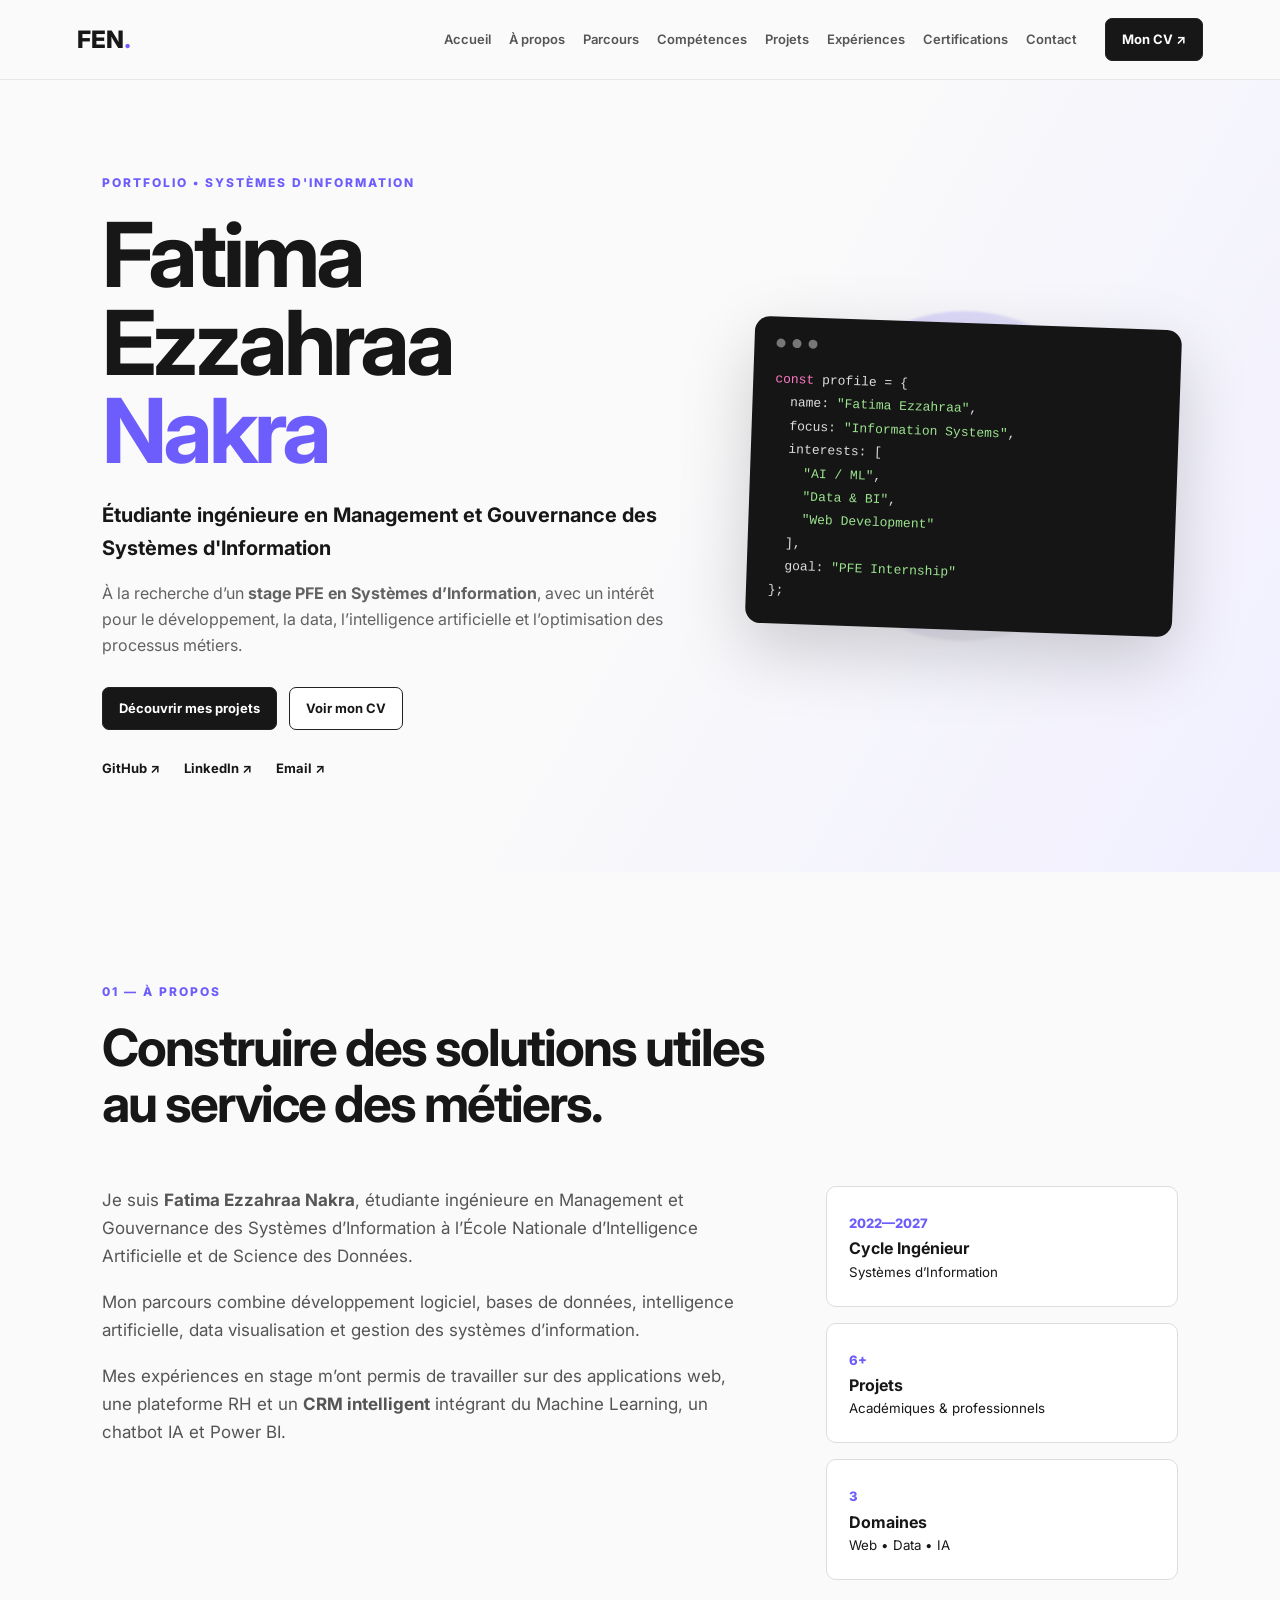
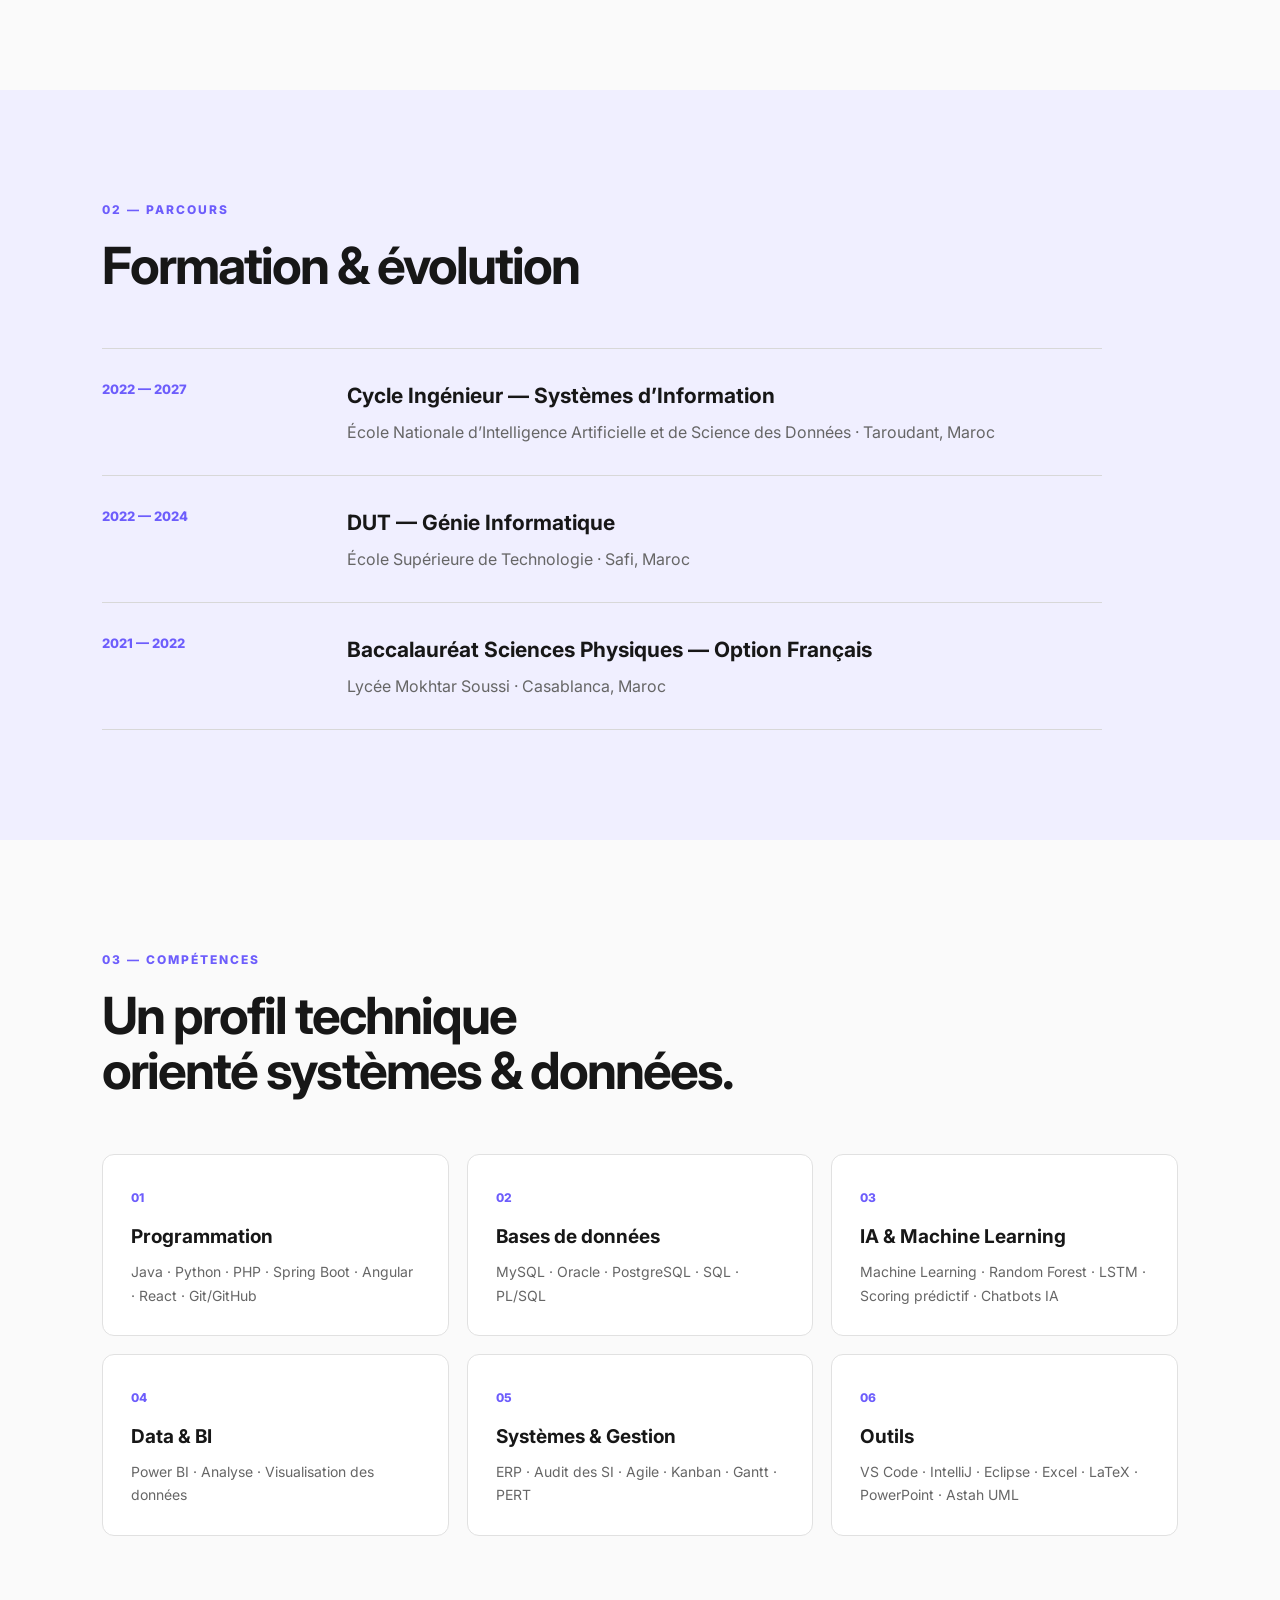
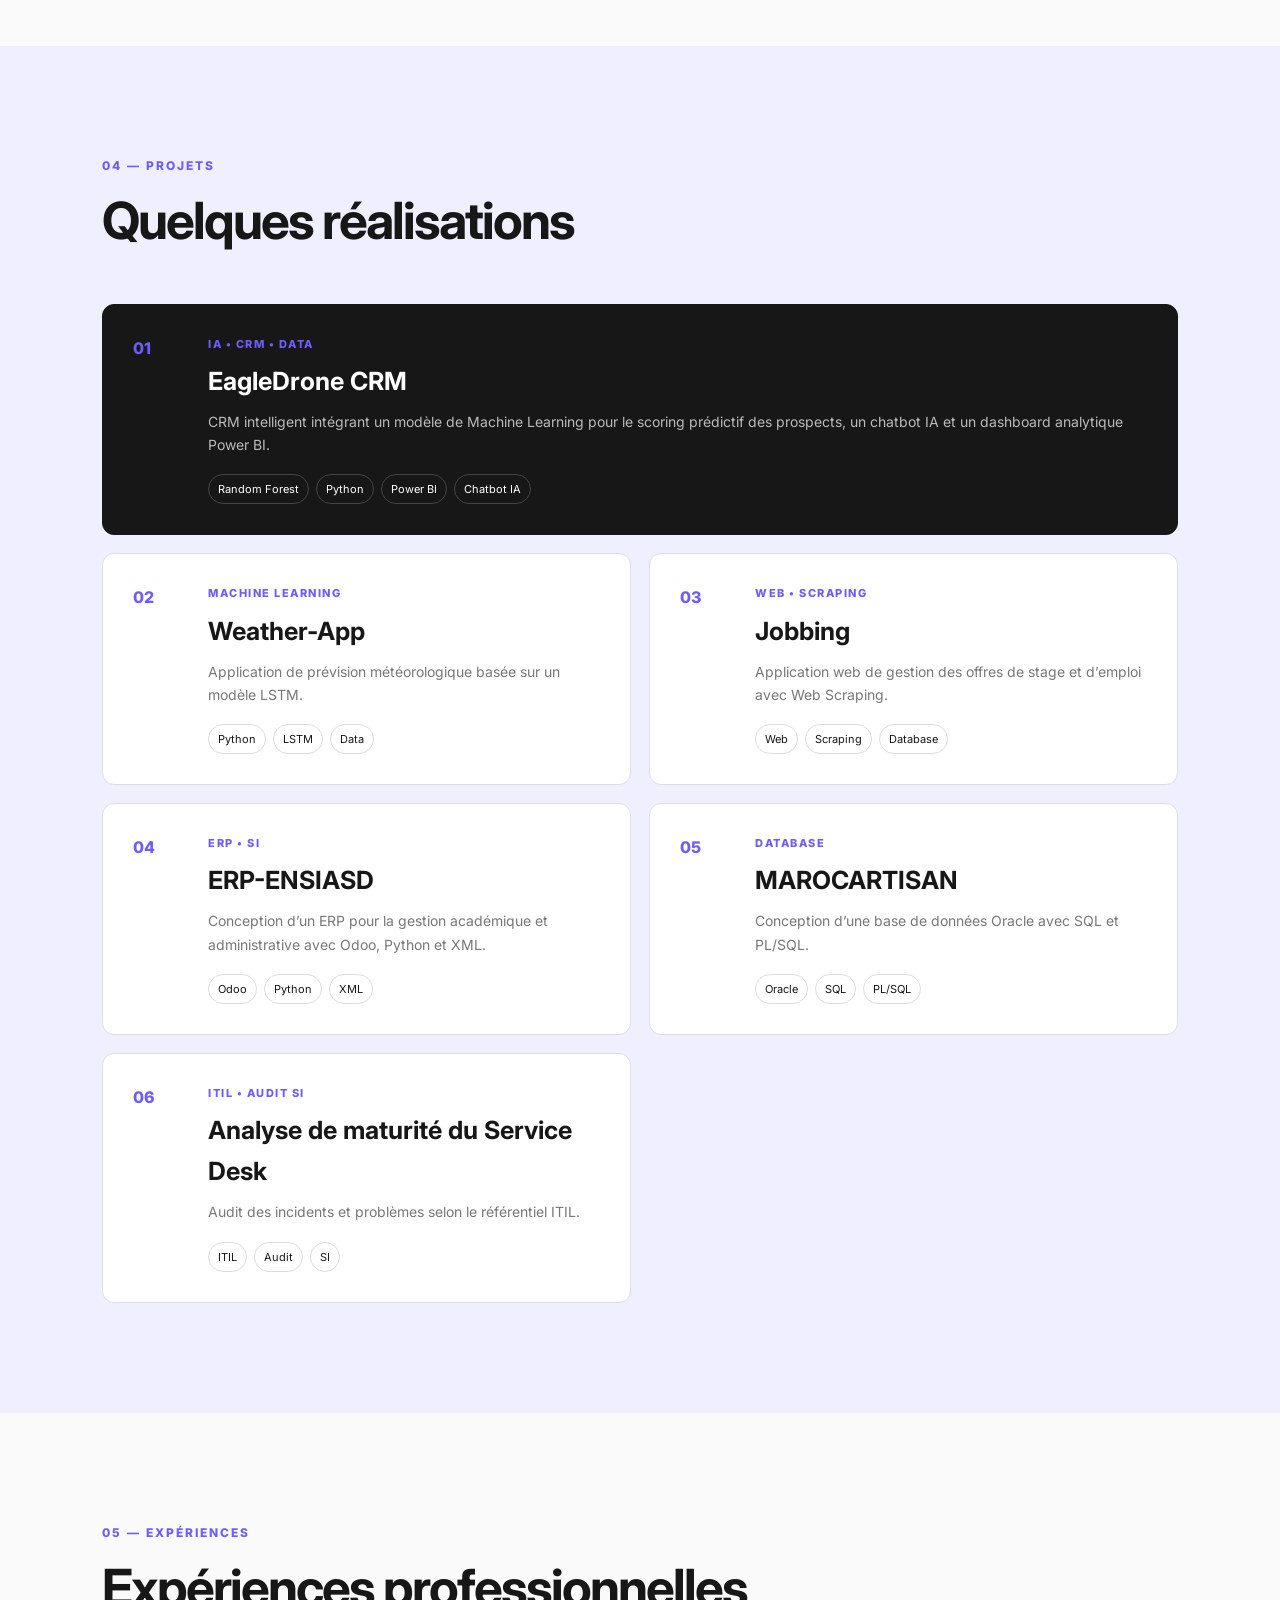
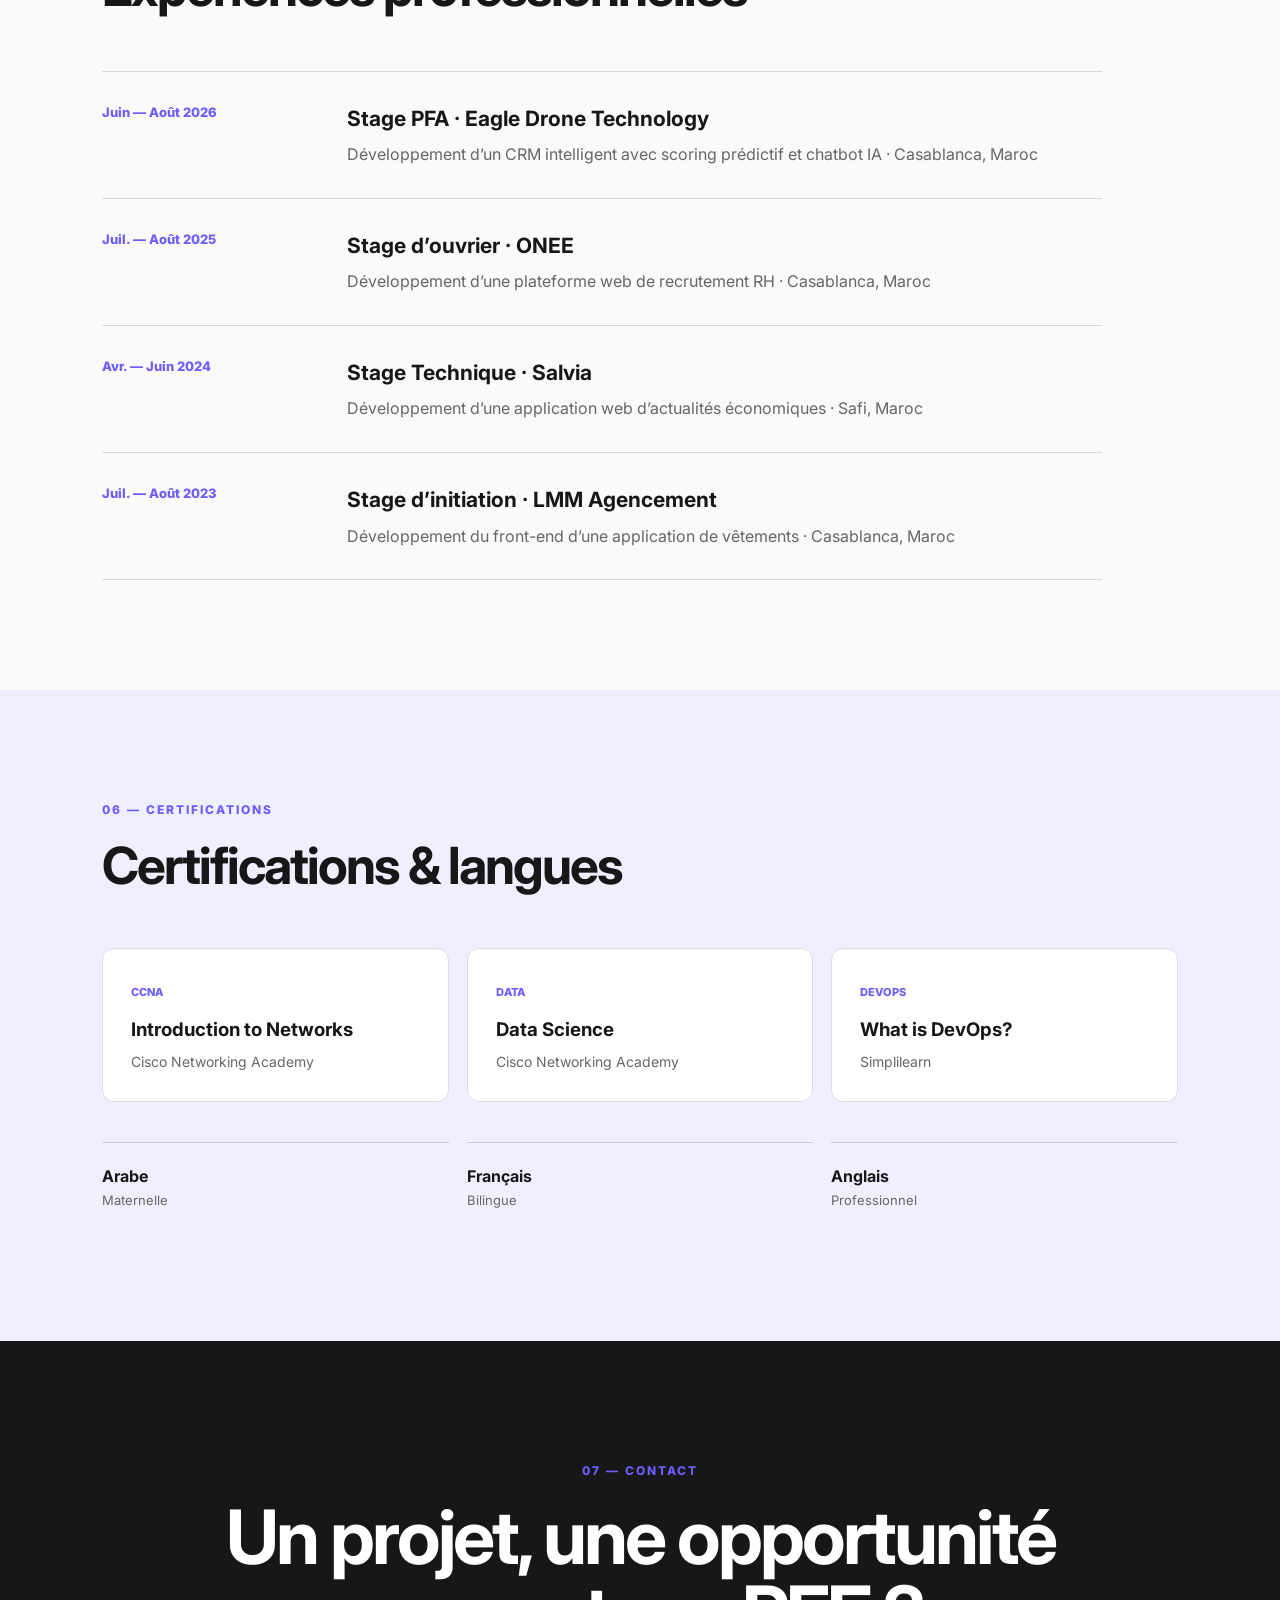
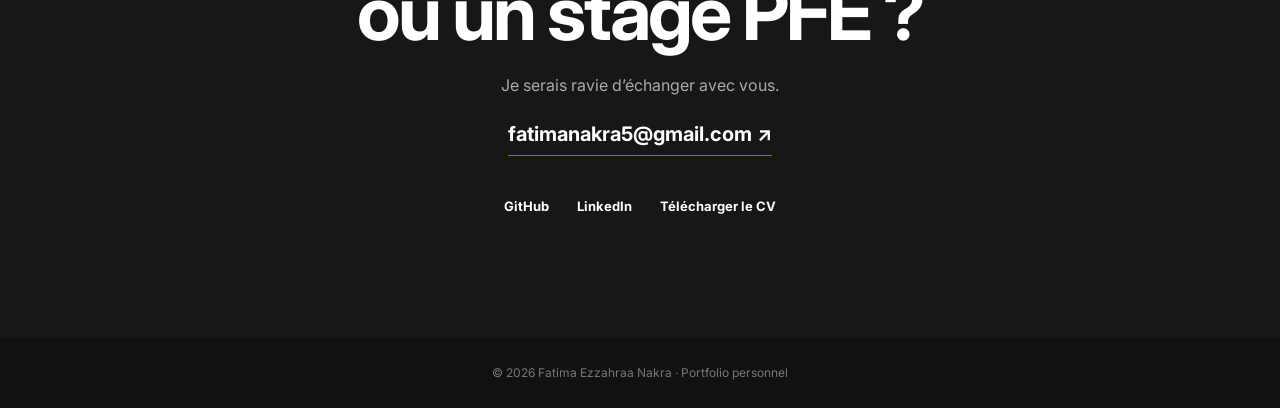
==== index.html @ 2abbf2be "Add files via upload" ====
<!DOCTYPE html>
<html lang="fr">
<head>
  <meta charset="UTF-8">
  <meta name="viewport" content="width=device-width, initial-scale=1.0">
  <meta name="description" content="Portfolio de Fatima Ezzahraa Nakra — Ingénieure en Management et Gouvernance des Systèmes d'Information.">
  <title>Fatima Ezzahraa Nakra | Portfolio</title>
  <link rel="stylesheet" href="style.css">
  <link rel="preconnect" href="https://fonts.googleapis.com">
  <link rel="preconnect" href="https://fonts.gstatic.com" crossorigin>
  <link href="https://fonts.googleapis.com/css2?family=Inter:wght@400;500;600;700;800&display=swap" rel="stylesheet">
</head>
<body>
<header class="header">
  <a class="logo" href="#accueil">FEN<span>.</span></a>
  <nav>
    <a href="#accueil">Accueil</a>
    <a href="#apropos">À propos</a>
    <a href="#parcours">Parcours</a>
    <a href="#competences">Compétences</a>
    <a href="#projets">Projets</a>
    <a href="#experiences">Expériences</a>
    <a href="#certifications">Certifications</a>
    <a href="#contact">Contact</a>
  </nav>
  <a class="nav-btn" href="CV_Fatima_Ezzahraa_Nakra.pdf" target="_blank">Mon CV ↗</a>
</header>

<main>
<section id="accueil" class="hero">
  <div class="hero-text">
    <p class="eyebrow">PORTFOLIO • SYSTÈMES D'INFORMATION</p>
    <h1>Fatima Ezzahraa<br><span>Nakra</span></h1>
    <p class="hero-role">Étudiante ingénieure en Management et Gouvernance des Systèmes d'Information</p>
    <p class="hero-description">
      À la recherche d’un <strong>stage PFE en Systèmes d’Information</strong>, avec un intérêt pour
      le développement, la data, l’intelligence artificielle et l’optimisation des processus métiers.
    </p>
    <div class="actions">
      <a class="btn primary" href="#projets">Découvrir mes projets</a>
      <a class="btn secondary" href="CV_Fatima_Ezzahraa_Nakra.pdf" target="_blank">Voir mon CV</a>
    </div>
    <div class="socials">
      <a href="https://github.com/fati-create" target="_blank">GitHub ↗</a>
      <a href="https://linkedin.com/in/fatima-ezzahraa-nakra" target="_blank">LinkedIn ↗</a>
      <a href="mailto:fatimanakra5@gmail.com">Email ↗</a>
    </div>
  </div>
  <div class="hero-card">
    <div class="orb"></div>
    <div class="code-card">
      <div class="dots"><i></i><i></i><i></i></div>
      <pre><span class="pink">const</span> profile = {
  name: <span class="green">"Fatima Ezzahraa"</span>,
  focus: <span class="green">"Information Systems"</span>,
  interests: [
    <span class="green">"AI / ML"</span>,
    <span class="green">"Data & BI"</span>,
    <span class="green">"Web Development"</span>
  ],
  goal: <span class="green">"PFE Internship"</span>
};</pre>
    </div>
  </div>
</section>

<section id="apropos" class="section">
  <div class="section-head">
    <p class="eyebrow">01 — À PROPOS</p>
    <h2>Construire des solutions utiles<br>au service des métiers.</h2>
  </div>
  <div class="about-grid">
    <div class="about-text">
      <p>Je suis <strong>Fatima Ezzahraa Nakra</strong>, étudiante ingénieure en Management et Gouvernance des Systèmes d’Information à l’École Nationale d’Intelligence Artificielle et de Science des Données.</p>
      <p>Mon parcours combine développement logiciel, bases de données, intelligence artificielle, data visualisation et gestion des systèmes d’information.</p>
      <p>Mes expériences en stage m’ont permis de travailler sur des applications web, une plateforme RH et un <strong>CRM intelligent</strong> intégrant du Machine Learning, un chatbot IA et Power BI.</p>
    </div>
    <div class="facts">
      <div><span>2022—2027</span><strong>Cycle Ingénieur</strong><small>Systèmes d’Information</small></div>
      <div><span>6+</span><strong>Projets</strong><small>Académiques & professionnels</small></div>
      <div><span>3</span><strong>Domaines</strong><small>Web • Data • IA</small></div>
    </div>
  </div>
</section>

<section id="parcours" class="section alt">
  <div class="section-head">
    <p class="eyebrow">02 — PARCOURS</p>
    <h2>Formation & évolution</h2>
  </div>
  <div class="timeline">
    <article><div class="date">2022 — 2027</div><div><h3>Cycle Ingénieur — Systèmes d’Information</h3><p>École Nationale d’Intelligence Artificielle et de Science des Données · Taroudant, Maroc</p></div></article>
    <article><div class="date">2022 — 2024</div><div><h3>DUT — Génie Informatique</h3><p>École Supérieure de Technologie · Safi, Maroc</p></div></article>
    <article><div class="date">2021 — 2022</div><div><h3>Baccalauréat Sciences Physiques — Option Français</h3><p>Lycée Mokhtar Soussi · Casablanca, Maroc</p></div></article>
  </div>
</section>

<section id="competences" class="section">
  <div class="section-head">
    <p class="eyebrow">03 — COMPÉTENCES</p>
    <h2>Un profil technique<br>orienté systèmes & données.</h2>
  </div>
  <div class="skills-grid">
    <div class="skill"><span>01</span><h3>Programmation</h3><p>Java · Python · PHP · Spring Boot · Angular · React · Git/GitHub</p></div>
    <div class="skill"><span>02</span><h3>Bases de données</h3><p>MySQL · Oracle · PostgreSQL · SQL · PL/SQL</p></div>
    <div class="skill"><span>03</span><h3>IA & Machine Learning</h3><p>Machine Learning · Random Forest · LSTM · Scoring prédictif · Chatbots IA</p></div>
    <div class="skill"><span>04</span><h3>Data & BI</h3><p>Power BI · Analyse · Visualisation des données</p></div>
    <div class="skill"><span>05</span><h3>Systèmes & Gestion</h3><p>ERP · Audit des SI · Agile · Kanban · Gantt · PERT</p></div>
    <div class="skill"><span>06</span><h3>Outils</h3><p>VS Code · IntelliJ · Eclipse · Excel · LaTeX · PowerPoint · Astah UML</p></div>
  </div>
</section>

<section id="projets" class="section alt">
  <div class="section-head">
    <p class="eyebrow">04 — PROJETS</p>
    <h2>Quelques réalisations</h2>
  </div>
  <div class="projects">
    <article class="project featured"><div class="project-number">01</div><div><p class="tag">IA • CRM • DATA</p><h3>EagleDrone CRM</h3><p>CRM intelligent intégrant un modèle de Machine Learning pour le scoring prédictif des prospects, un chatbot IA et un dashboard analytique Power BI.</p><div class="chips"><span>Random Forest</span><span>Python</span><span>Power BI</span><span>Chatbot IA</span></div></div></article>
    <article class="project"><div class="project-number">02</div><div><p class="tag">MACHINE LEARNING</p><h3>Weather-App</h3><p>Application de prévision météorologique basée sur un modèle LSTM.</p><div class="chips"><span>Python</span><span>LSTM</span><span>Data</span></div></div></article>
    <article class="project"><div class="project-number">03</div><div><p class="tag">WEB • SCRAPING</p><h3>Jobbing</h3><p>Application web de gestion des offres de stage et d’emploi avec Web Scraping.</p><div class="chips"><span>Web</span><span>Scraping</span><span>Database</span></div></div></article>
    <article class="project"><div class="project-number">04</div><div><p class="tag">ERP • SI</p><h3>ERP-ENSIASD</h3><p>Conception d’un ERP pour la gestion académique et administrative avec Odoo, Python et XML.</p><div class="chips"><span>Odoo</span><span>Python</span><span>XML</span></div></div></article>
    <article class="project"><div class="project-number">05</div><div><p class="tag">DATABASE</p><h3>MAROCARTISAN</h3><p>Conception d’une base de données Oracle avec SQL et PL/SQL.</p><div class="chips"><span>Oracle</span><span>SQL</span><span>PL/SQL</span></div></div></article>
    <article class="project"><div class="project-number">06</div><div><p class="tag">ITIL • AUDIT SI</p><h3>Analyse de maturité du Service Desk</h3><p>Audit des incidents et problèmes selon le référentiel ITIL.</p><div class="chips"><span>ITIL</span><span>Audit</span><span>SI</span></div></div></article>
  </div>
</section>

<section id="experiences" class="section">
  <div class="section-head">
    <p class="eyebrow">05 — EXPÉRIENCES</p>
    <h2>Expériences professionnelles</h2>
  </div>
  <div class="experience-list">
    <article><div class="exp-date">Juin — Août 2026</div><div><h3>Stage PFA · Eagle Drone Technology</h3><p>Développement d’un CRM intelligent avec scoring prédictif et chatbot IA · Casablanca, Maroc</p></div></article>
    <article><div class="exp-date">Juil. — Août 2025</div><div><h3>Stage d’ouvrier · ONEE</h3><p>Développement d’une plateforme web de recrutement RH · Casablanca, Maroc</p></div></article>
    <article><div class="exp-date">Avr. — Juin 2024</div><div><h3>Stage Technique · Salvia</h3><p>Développement d’une application web d’actualités économiques · Safi, Maroc</p></div></article>
    <article><div class="exp-date">Juil. — Août 2023</div><div><h3>Stage d’initiation · LMM Agencement</h3><p>Développement du front-end d’une application de vêtements · Casablanca, Maroc</p></div></article>
  </div>
</section>

<section id="certifications" class="section alt">
  <div class="section-head">
    <p class="eyebrow">06 — CERTIFICATIONS</p>
    <h2>Certifications & langues</h2>
  </div>
  <div class="cert-grid">
    <div class="cert"><span>CCNA</span><h3>Introduction to Networks</h3><p>Cisco Networking Academy</p></div>
    <div class="cert"><span>DATA</span><h3>Data Science</h3><p>Cisco Networking Academy</p></div>
    <div class="cert"><span>DEVOPS</span><h3>What is DevOps?</h3><p>Simplilearn</p></div>
  </div>
  <div class="languages">
    <div><strong>Arabe</strong><span>Maternelle</span></div>
    <div><strong>Français</strong><span>Bilingue</span></div>
    <div><strong>Anglais</strong><span>Professionnel</span></div>
  </div>
</section>

<section id="contact" class="contact">
  <p class="eyebrow">07 — CONTACT</p>
  <h2>Un projet, une opportunité<br>ou un stage PFE ?</h2>
  <p>Je serais ravie d’échanger avec vous.</p>
  <a class="contact-mail" href="mailto:fatimanakra5@gmail.com">fatimanakra5@gmail.com ↗</a>
  <div class="contact-links">
    <a href="https://github.com/fati-create" target="_blank">GitHub</a>
    <a href="https://linkedin.com/in/fatima-ezzahraa-nakra" target="_blank">LinkedIn</a>
    <a href="CV_Fatima_Ezzahraa_Nakra.pdf" target="_blank">Télécharger le CV</a>
  </div>
</section>
</main>

<footer>© 2026 Fatima Ezzahraa Nakra · Portfolio personnel</footer>
<script src="script.js"></script>
</body>
</html>
---- style.css ----
*{box-sizing:border-box;margin:0;padding:0}html{scroll-behavior:smooth}body{font-family:Inter,Arial,sans-serif;color:#171717;background:#fafafa;line-height:1.65}a{color:inherit;text-decoration:none}.header{position:sticky;top:0;z-index:10;display:flex;align-items:center;gap:28px;padding:18px 6%;background:rgba(250,250,250,.9);backdrop-filter:blur(14px);border-bottom:1px solid #e7e7e7}.logo{font-size:24px;font-weight:800;margin-right:auto}.logo span{color:#6d5dfc}.header nav{display:flex;gap:18px;font-size:13px;font-weight:600;color:#555}.header nav a:hover{color:#6d5dfc}.nav-btn,.btn{border:1px solid #222;padding:10px 16px;border-radius:7px;font-size:13px;font-weight:700}.nav-btn{background:#171717;color:#fff}.hero{min-height:88vh;padding:90px 8%;display:grid;grid-template-columns:1.15fr .85fr;gap:70px;align-items:center;background:linear-gradient(120deg,#fafafa 50%,#f0efff 100%)}.eyebrow{font-size:12px;letter-spacing:2px;font-weight:800;color:#6d5dfc;margin-bottom:18px}.hero h1{font-size:clamp(48px,7vw,90px);line-height:.98;letter-spacing:-4px;margin-bottom:24px}.hero h1 span{color:#6d5dfc}.hero-role{font-size:20px;font-weight:700;max-width:650px;margin-bottom:15px}.hero-description{max-width:650px;color:#626262;font-size:16px}.actions{display:flex;gap:12px;margin-top:28px}.btn.primary{background:#171717;color:white}.btn.secondary{background:white}.socials{display:flex;gap:24px;margin-top:28px;font-size:13px;font-weight:700}.socials a:hover{color:#6d5dfc}.hero-card{position:relative;min-height:390px;display:flex;align-items:center;justify-content:center}.orb{position:absolute;width:330px;height:330px;border-radius:50%;background:linear-gradient(135deg,#d9d5ff,#eee);filter:blur(1px)}.code-card{position:relative;width:min(100%,440px);background:#151515;color:#ddd;border-radius:15px;padding:22px;box-shadow:0 25px 70px rgba(0,0,0,.18);transform:rotate(2deg)}.dots{display:flex;gap:7px;margin-bottom:20px}.dots i{width:9px;height:9px;border-radius:50%;background:#777}.code-card pre{font:13px/1.8 Consolas,monospace;white-space:pre-wrap}.pink{color:#ff79c6}.green{color:#9be38f}.section{padding:110px 8%;max-width:1400px;margin:auto}.section.alt{max-width:none;background:#f0efff}.section-head{margin-bottom:55px}.section-head h2{font-size:clamp(32px,4vw,55px);line-height:1.08;letter-spacing:-2px}.about-grid{display:grid;grid-template-columns:1.3fr .7fr;gap:70px}.about-text{font-size:17px;color:#555;max-width:760px}.about-text p+p{margin-top:18px}.facts{display:grid;gap:16px}.facts div{padding:22px;border:1px solid #ddd;border-radius:10px;background:white}.facts span{color:#6d5dfc;font-weight:800;font-size:13px}.facts strong,.facts small{display:block}.timeline,.experience-list{max-width:1000px}.timeline article,.experience-list article{display:grid;grid-template-columns:210px 1fr;gap:35px;padding:30px 0;border-top:1px solid #d8d8d8}.timeline article:last-child,.experience-list article:last-child{border-bottom:1px solid #d8d8d8}.date,.exp-date{font-size:13px;font-weight:800;color:#6d5dfc}.timeline h3,.experience-list h3{font-size:21px;margin-bottom:5px}.timeline p,.experience-list p{color:#666}.skills-grid{display:grid;grid-template-columns:repeat(3,1fr);gap:18px}.skill{padding:28px;background:#fff;border:1px solid #e1e1e1;border-radius:12px}.skill span{font-size:12px;color:#6d5dfc;font-weight:800}.skill h3{margin:12px 0 8px;font-size:19px}.skill p{color:#666;font-size:14px}.projects{display:grid;grid-template-columns:repeat(2,1fr);gap:18px}.project{padding:30px;background:#fff;border:1px solid #dedede;border-radius:12px;display:grid;grid-template-columns:55px 1fr;gap:20px;transition:.2s}.project:hover{transform:translateY(-4px);box-shadow:0 15px 35px rgba(0,0,0,.08)}.project.featured{grid-column:span 2;background:#171717;color:#fff;border-color:#171717}.project-number{font-weight:800;color:#6d5dfc}.tag{font-size:11px;letter-spacing:1.5px;font-weight:800;color:#6d5dfc;margin-bottom:8px}.project h3{font-size:25px;margin-bottom:8px}.project p:not(.tag){color:#777;font-size:14px}.featured p:not(.tag){color:#bbb}.chips{display:flex;flex-wrap:wrap;gap:7px;margin-top:18px}.chips span{padding:5px 9px;border:1px solid #ddd;border-radius:30px;font-size:11px}.featured .chips span{border-color:#444}.cert-grid{display:grid;grid-template-columns:repeat(3,1fr);gap:18px}.cert{padding:28px;background:#fff;border:1px solid #ddd;border-radius:12px}.cert span{font-size:11px;font-weight:800;color:#6d5dfc}.cert h3{margin:12px 0 4px}.cert p{font-size:14px;color:#666}.languages{display:grid;grid-template-columns:repeat(3,1fr);gap:18px;margin-top:40px}.languages div{padding:20px 0;border-top:1px solid #ccc}.languages strong,.languages span{display:block}.languages span{font-size:13px;color:#666}.contact{padding:120px 8%;text-align:center;background:#171717;color:#fff}.contact h2{font-size:clamp(38px,6vw,75px);line-height:1.02;letter-spacing:-3px}.contact>p:not(.eyebrow){color:#aaa;margin:20px 0}.contact-mail{display:inline-block;font-size:20px;font-weight:700;color:#fff;border-bottom:1px solid #6d5dfc;padding-bottom:4px}.contact-links{display:flex;justify-content:center;gap:28px;margin-top:40px;font-size:13px;font-weight:700}.contact-links a:hover{color:#9b91ff}footer{text-align:center;padding:25px;background:#111;color:#777;font-size:12px}@media(max-width:950px){.header nav{display:none}.hero{grid-template-columns:1fr;padding-top:70px}.hero-card{display:none}.about-grid{grid-template-columns:1fr}.skills-grid,.cert-grid{grid-template-columns:1fr 1fr}.projects{grid-template-columns:1fr}.project.featured{grid-column:span 1}}@media(max-width:620px){.header{padding:15px 5%}.nav-btn{display:none}.hero,.section{padding-left:6%;padding-right:6%}.hero h1{letter-spacing:-2px}.skills-grid,.cert-grid,.languages{grid-template-columns:1fr}.timeline article,.experience-list article{grid-template-columns:1fr;gap:8px}.contact{padding:90px 6%}.contact h2{letter-spacing:-2px}.contact-links{flex-direction:column;gap:12px}}
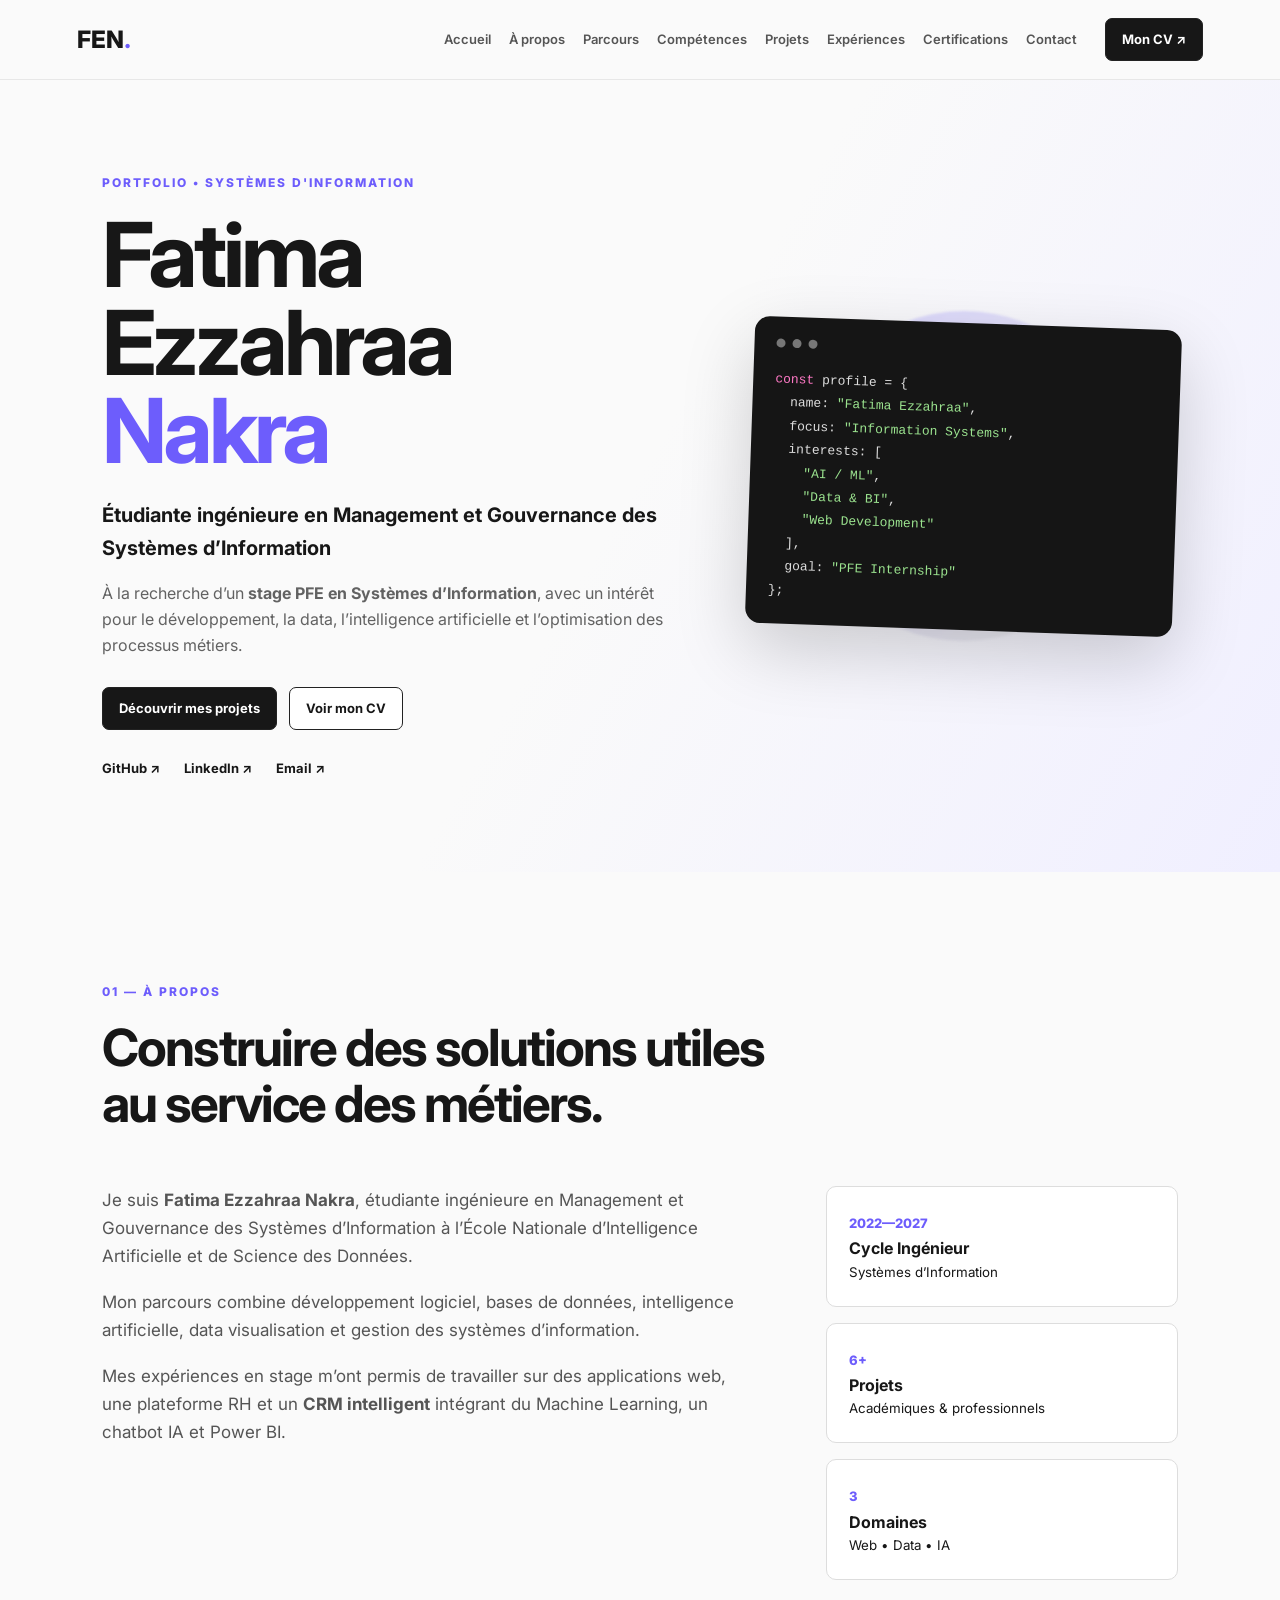
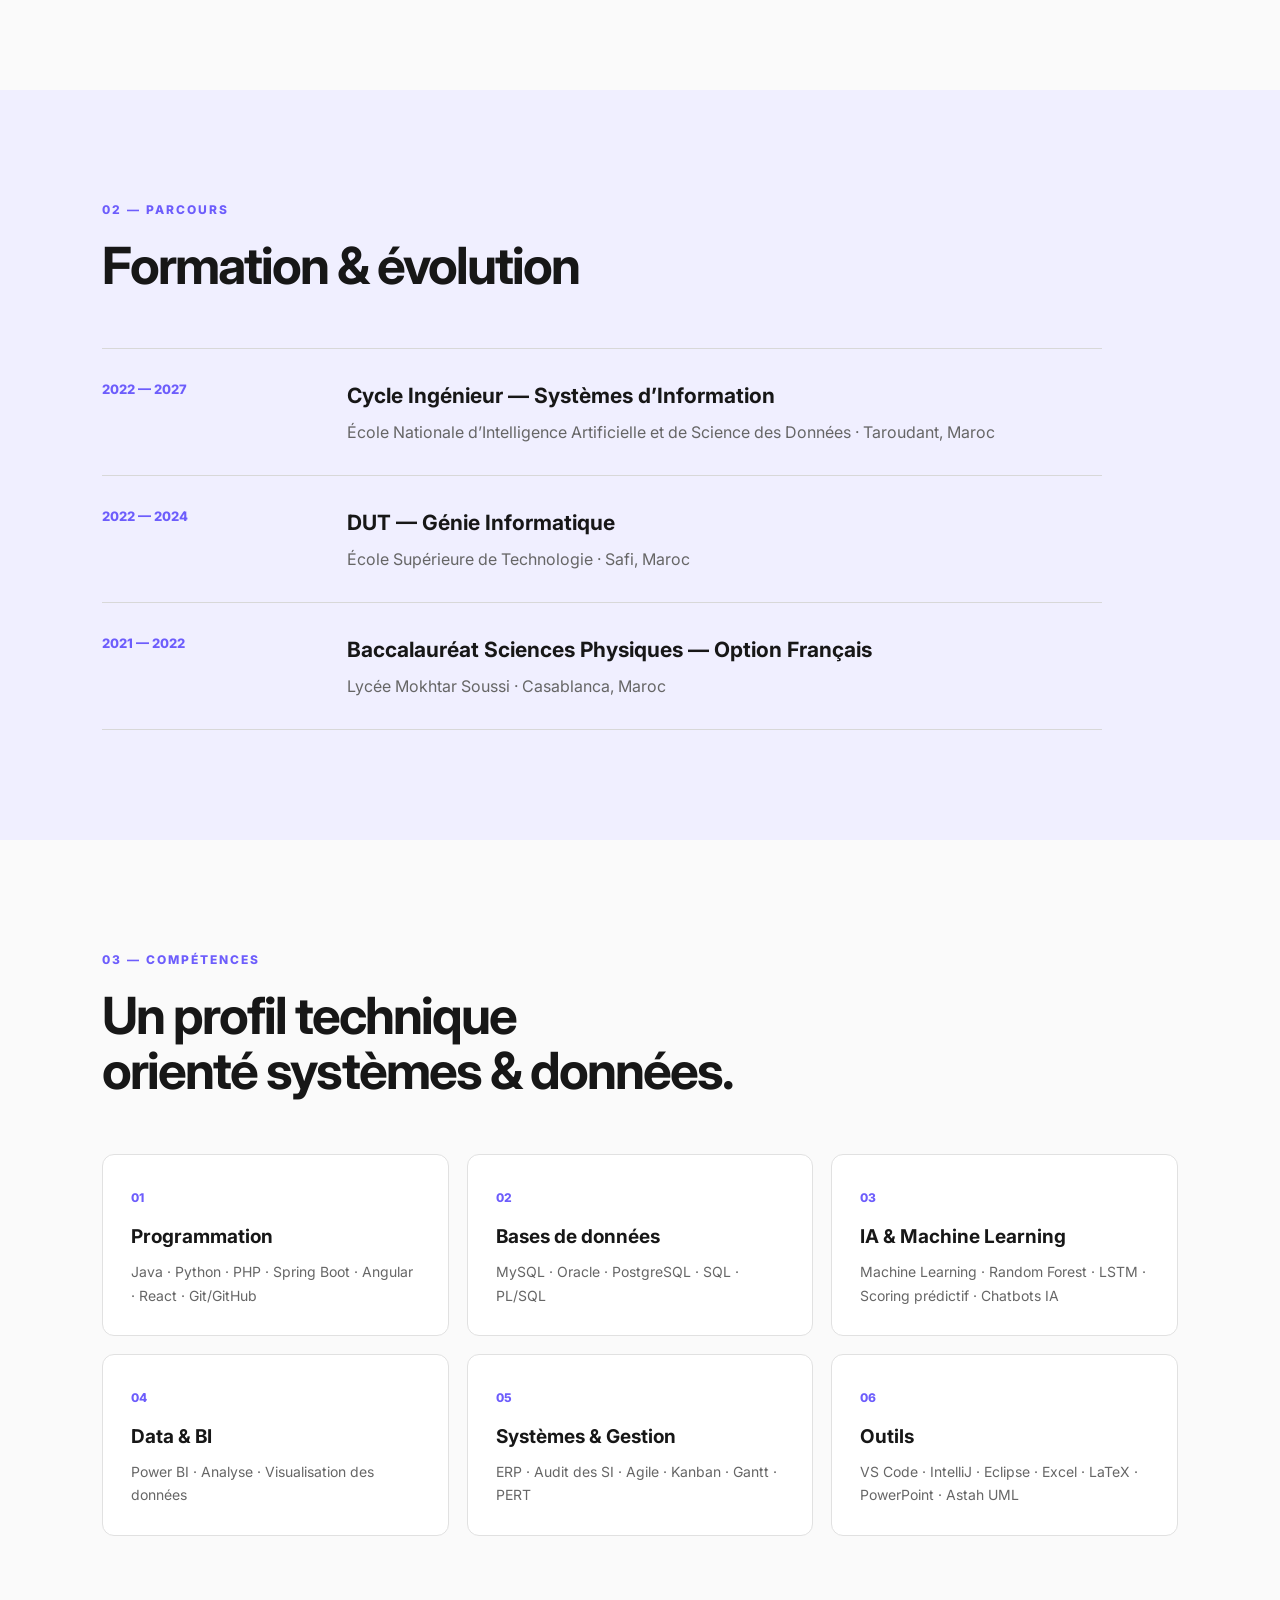
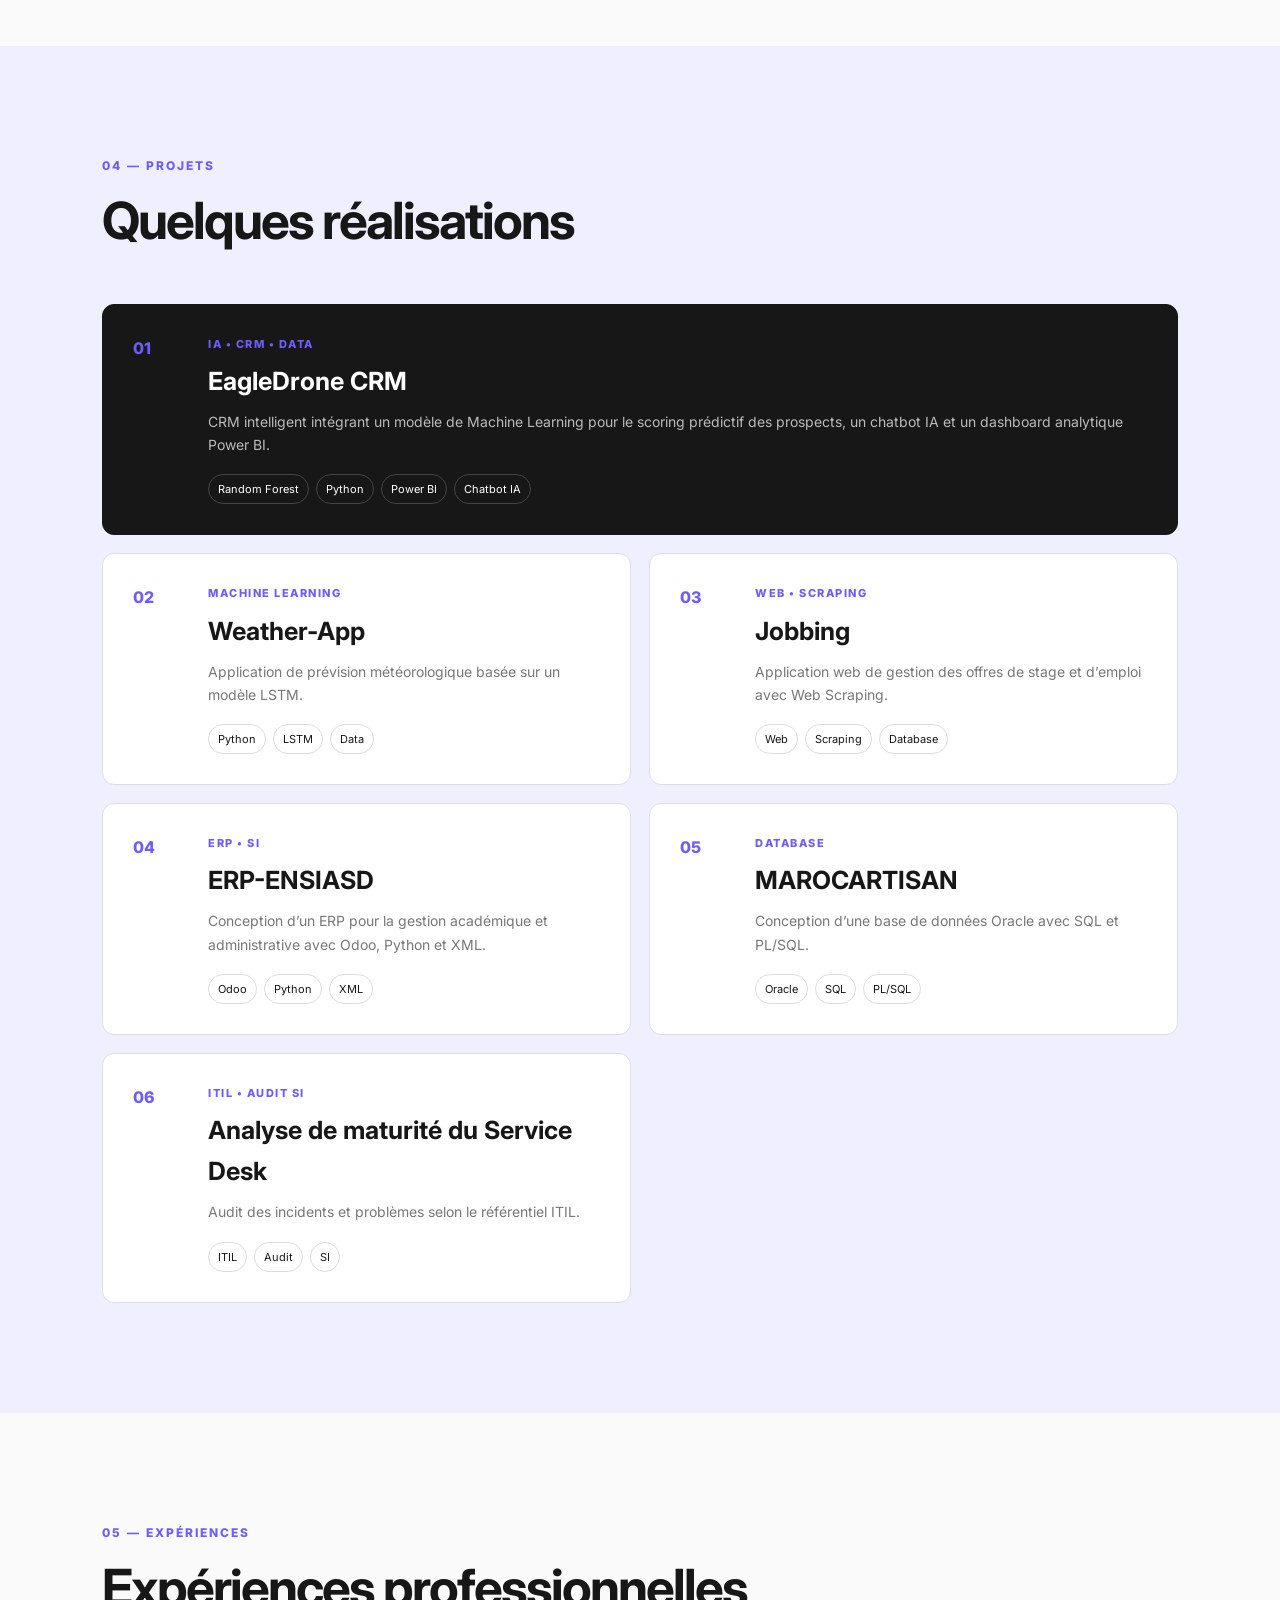
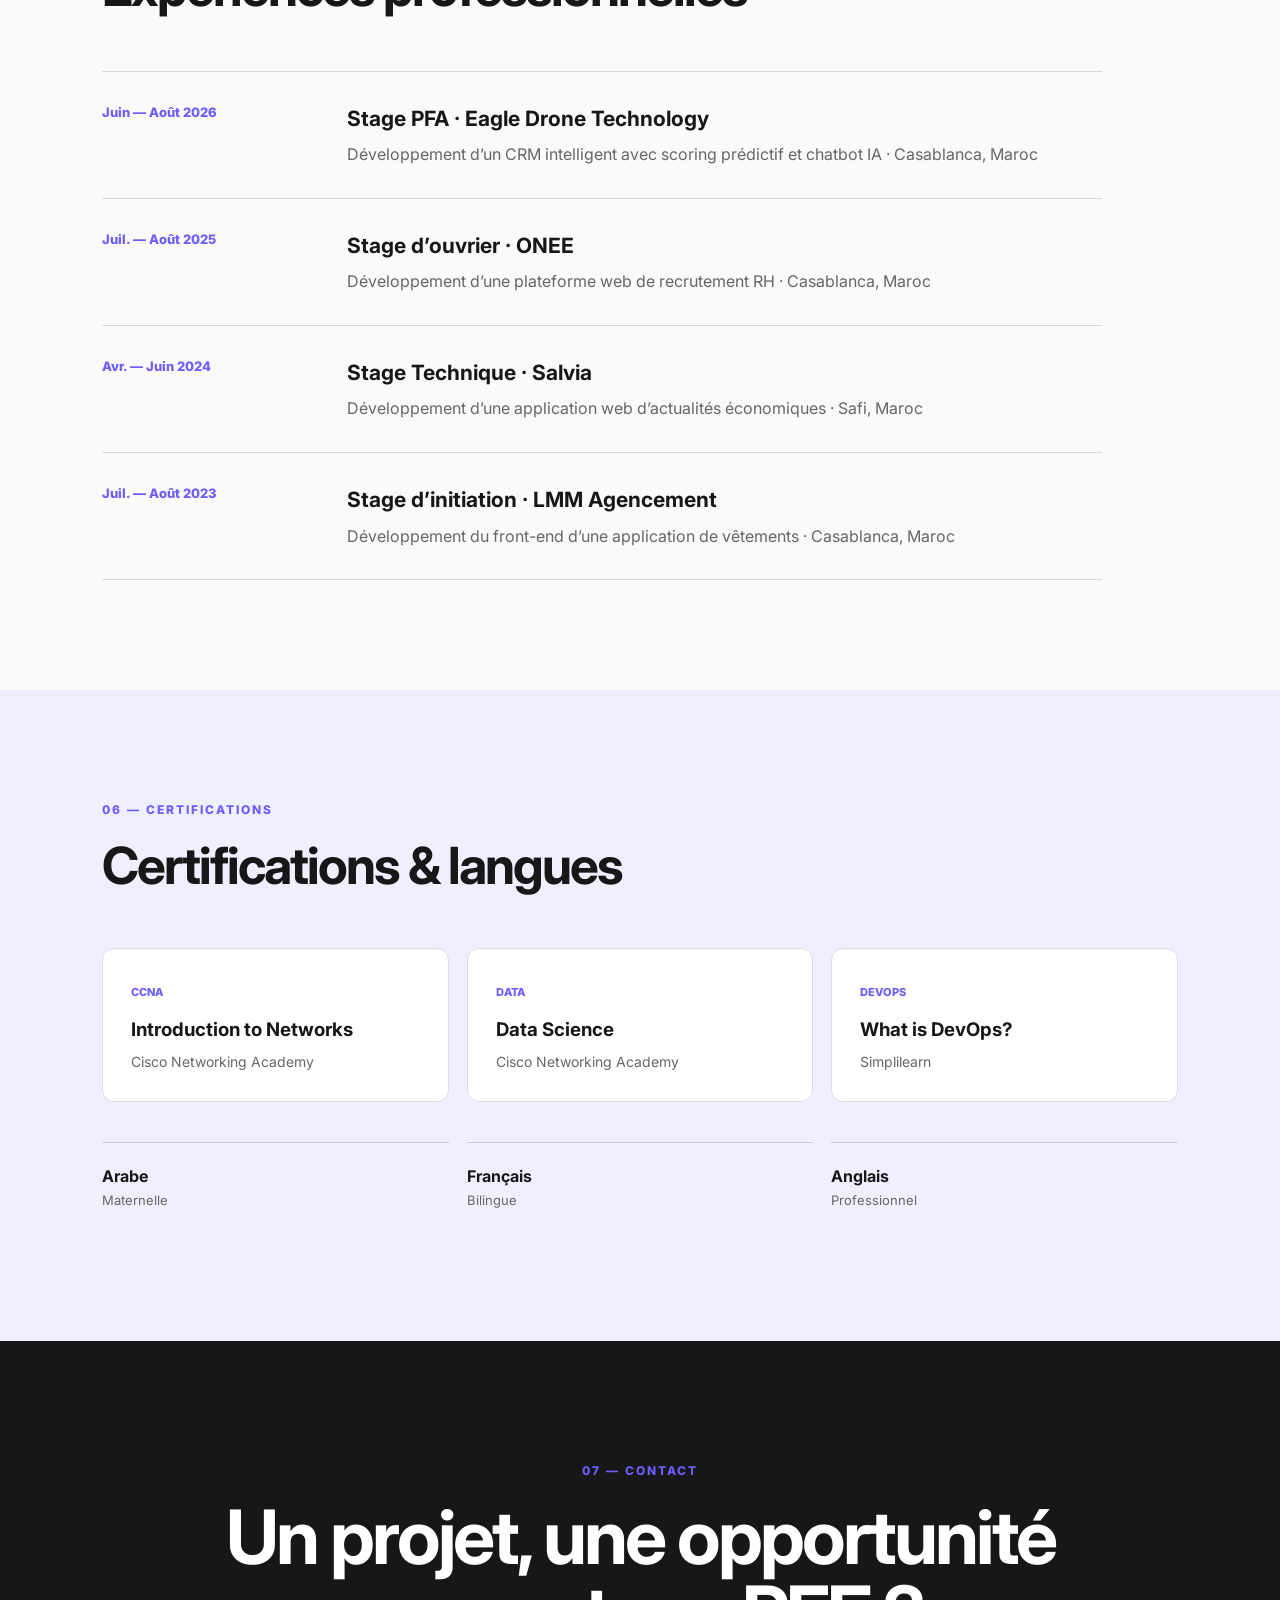
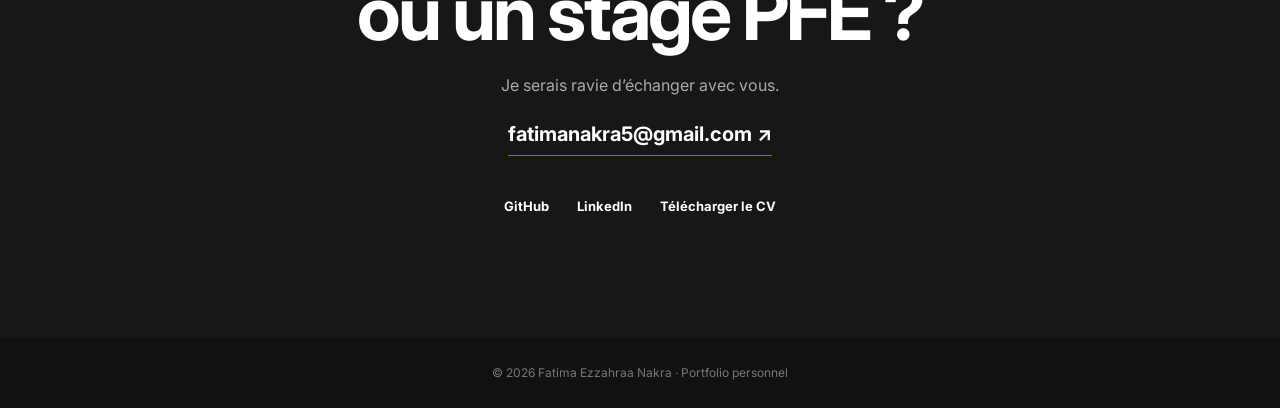
==== commit 259d2b08: "Update index.html" ====
--- a/index.html
+++ b/index.html
@@ -1,18 +1,34 @@
 <!DOCTYPE html>
 <html lang="fr">
+
 <head>
   <meta charset="UTF-8">
   <meta name="viewport" content="width=device-width, initial-scale=1.0">
-  <meta name="description" content="Portfolio de Fatima Ezzahraa Nakra — Ingénieure en Management et Gouvernance des Systèmes d'Information.">
+
+  <meta name="description"
+        content="Portfolio de Fatima Ezzahraa Nakra — Ingénieure en Management et Gouvernance des Systèmes d'Information.">
+
   <title>Fatima Ezzahraa Nakra | Portfolio</title>
+
   <link rel="stylesheet" href="style.css">
+
   <link rel="preconnect" href="https://fonts.googleapis.com">
   <link rel="preconnect" href="https://fonts.gstatic.com" crossorigin>
-  <link href="https://fonts.googleapis.com/css2?family=Inter:wght@400;500;600;700;800&display=swap" rel="stylesheet">
+
+  <link href="https://fonts.googleapis.com/css2?family=Inter:wght@400;500;600;700;800&display=swap"
+        rel="stylesheet">
 </head>
+
 <body>
+
+<!-- ================= HEADER ================= -->
+
 <header class="header">
-  <a class="logo" href="#accueil">FEN<span>.</span></a>
+
+  <a class="logo" href="#accueil">
+    FEN<span>.</span>
+  </a>
+
   <nav>
     <a href="#accueil">Accueil</a>
     <a href="#apropos">À propos</a>
@@ -23,33 +39,95 @@
     <a href="#certifications">Certifications</a>
     <a href="#contact">Contact</a>
   </nav>
-  <a class="nav-btn" href="CV_Fatima_Ezzahraa_Nakra.pdf" target="_blank">Mon CV ↗</a>
+
+  <!-- NOUVEAU CV -->
+  <a class="nav-btn"
+     href="NAKRA_FatimaEzzahraa_PFE2027.pdf"
+     target="_blank">
+    Mon CV ↗
+  </a>
+
 </header>
 
+
+<!-- ================= MAIN ================= -->
+
 <main>
+
+<!-- ================= ACCUEIL ================= -->
+
 <section id="accueil" class="hero">
+
   <div class="hero-text">
-    <p class="eyebrow">PORTFOLIO • SYSTÈMES D'INFORMATION</p>
-    <h1>Fatima Ezzahraa<br><span>Nakra</span></h1>
-    <p class="hero-role">Étudiante ingénieure en Management et Gouvernance des Systèmes d'Information</p>
+
+    <p class="eyebrow">
+      PORTFOLIO • SYSTÈMES D'INFORMATION
+    </p>
+
+    <h1>
+      Fatima Ezzahraa<br>
+      <span>Nakra</span>
+    </h1>
+
+    <p class="hero-role">
+      Étudiante ingénieure en Management et Gouvernance des Systèmes d’Information
+    </p>
+
     <p class="hero-description">
-      À la recherche d’un <strong>stage PFE en Systèmes d’Information</strong>, avec un intérêt pour
-      le développement, la data, l’intelligence artificielle et l’optimisation des processus métiers.
+      À la recherche d’un
+      <strong>stage PFE en Systèmes d’Information</strong>,
+      avec un intérêt pour le développement, la data,
+      l’intelligence artificielle et l’optimisation des processus métiers.
     </p>
+
     <div class="actions">
-      <a class="btn primary" href="#projets">Découvrir mes projets</a>
-      <a class="btn secondary" href="CV_Fatima_Ezzahraa_Nakra.pdf" target="_blank">Voir mon CV</a>
-    </div>
+
+      <a class="btn primary" href="#projets">
+        Découvrir mes projets
+      </a>
+
+      <!-- NOUVEAU CV -->
+      <a class="btn secondary"
+         href="NAKRA_FatimaEzzahraa_PFE2027.pdf"
+         target="_blank">
+        Voir mon CV
+      </a>
+
+    </div>
+
     <div class="socials">
-      <a href="https://github.com/fati-create" target="_blank">GitHub ↗</a>
-      <a href="https://linkedin.com/in/fatima-ezzahraa-nakra" target="_blank">LinkedIn ↗</a>
-      <a href="mailto:fatimanakra5@gmail.com">Email ↗</a>
-    </div>
-  </div>
+
+      <a href="https://github.com/fati-create"
+         target="_blank">
+        GitHub ↗
+      </a>
+
+      <a href="https://linkedin.com/in/fatima-ezzahraa-nakra"
+         target="_blank">
+        LinkedIn ↗
+      </a>
+
+      <a href="mailto:fatimanakra5@gmail.com">
+        Email ↗
+      </a>
+
+    </div>
+
+  </div>
+
+
   <div class="hero-card">
+
     <div class="orb"></div>
+
     <div class="code-card">
-      <div class="dots"><i></i><i></i><i></i></div>
+
+      <div class="dots">
+        <i></i>
+        <i></i>
+        <i></i>
+      </div>
+
       <pre><span class="pink">const</span> profile = {
   name: <span class="green">"Fatima Ezzahraa"</span>,
   focus: <span class="green">"Information Systems"</span>,
@@ -60,115 +138,693 @@
   ],
   goal: <span class="green">"PFE Internship"</span>
 };</pre>
-    </div>
-  </div>
+
+    </div>
+
+  </div>
+
 </section>
 
+
+<!-- ================= À PROPOS ================= -->
+
 <section id="apropos" class="section">
+
   <div class="section-head">
-    <p class="eyebrow">01 — À PROPOS</p>
-    <h2>Construire des solutions utiles<br>au service des métiers.</h2>
-  </div>
+
+    <p class="eyebrow">
+      01 — À PROPOS
+    </p>
+
+    <h2>
+      Construire des solutions utiles<br>
+      au service des métiers.
+    </h2>
+
+  </div>
+
+
   <div class="about-grid">
+
     <div class="about-text">
-      <p>Je suis <strong>Fatima Ezzahraa Nakra</strong>, étudiante ingénieure en Management et Gouvernance des Systèmes d’Information à l’École Nationale d’Intelligence Artificielle et de Science des Données.</p>
-      <p>Mon parcours combine développement logiciel, bases de données, intelligence artificielle, data visualisation et gestion des systèmes d’information.</p>
-      <p>Mes expériences en stage m’ont permis de travailler sur des applications web, une plateforme RH et un <strong>CRM intelligent</strong> intégrant du Machine Learning, un chatbot IA et Power BI.</p>
-    </div>
+
+      <p>
+        Je suis <strong>Fatima Ezzahraa Nakra</strong>,
+        étudiante ingénieure en Management et Gouvernance
+        des Systèmes d’Information à l’École Nationale
+        d’Intelligence Artificielle et de Science des Données.
+      </p>
+
+      <p>
+        Mon parcours combine développement logiciel,
+        bases de données, intelligence artificielle,
+        data visualisation et gestion des systèmes d’information.
+      </p>
+
+      <p>
+        Mes expériences en stage m’ont permis de travailler
+        sur des applications web, une plateforme RH et un
+        <strong>CRM intelligent</strong> intégrant du Machine
+        Learning, un chatbot IA et Power BI.
+      </p>
+
+    </div>
+
+
     <div class="facts">
-      <div><span>2022—2027</span><strong>Cycle Ingénieur</strong><small>Systèmes d’Information</small></div>
-      <div><span>6+</span><strong>Projets</strong><small>Académiques & professionnels</small></div>
-      <div><span>3</span><strong>Domaines</strong><small>Web • Data • IA</small></div>
-    </div>
-  </div>
+
+      <div>
+        <span>2022—2027</span>
+        <strong>Cycle Ingénieur</strong>
+        <small>Systèmes d’Information</small>
+      </div>
+
+      <div>
+        <span>6+</span>
+        <strong>Projets</strong>
+        <small>Académiques & professionnels</small>
+      </div>
+
+      <div>
+        <span>3</span>
+        <strong>Domaines</strong>
+        <small>Web • Data • IA</small>
+      </div>
+
+    </div>
+
+  </div>
+
 </section>
 
+
+<!-- ================= PARCOURS ================= -->
+
 <section id="parcours" class="section alt">
+
   <div class="section-head">
-    <p class="eyebrow">02 — PARCOURS</p>
-    <h2>Formation & évolution</h2>
-  </div>
+
+    <p class="eyebrow">
+      02 — PARCOURS
+    </p>
+
+    <h2>
+      Formation & évolution
+    </h2>
+
+  </div>
+
+
   <div class="timeline">
-    <article><div class="date">2022 — 2027</div><div><h3>Cycle Ingénieur — Systèmes d’Information</h3><p>École Nationale d’Intelligence Artificielle et de Science des Données · Taroudant, Maroc</p></div></article>
-    <article><div class="date">2022 — 2024</div><div><h3>DUT — Génie Informatique</h3><p>École Supérieure de Technologie · Safi, Maroc</p></div></article>
-    <article><div class="date">2021 — 2022</div><div><h3>Baccalauréat Sciences Physiques — Option Français</h3><p>Lycée Mokhtar Soussi · Casablanca, Maroc</p></div></article>
-  </div>
+
+    <article>
+
+      <div class="date">
+        2022 — 2027
+      </div>
+
+      <div>
+        <h3>
+          Cycle Ingénieur — Systèmes d’Information
+        </h3>
+
+        <p>
+          École Nationale d’Intelligence Artificielle
+          et de Science des Données · Taroudant, Maroc
+        </p>
+      </div>
+
+    </article>
+
+
+    <article>
+
+      <div class="date">
+        2022 — 2024
+      </div>
+
+      <div>
+        <h3>
+          DUT — Génie Informatique
+        </h3>
+
+        <p>
+          École Supérieure de Technologie · Safi, Maroc
+        </p>
+      </div>
+
+    </article>
+
+
+    <article>
+
+      <div class="date">
+        2021 — 2022
+      </div>
+
+      <div>
+        <h3>
+          Baccalauréat Sciences Physiques — Option Français
+        </h3>
+
+        <p>
+          Lycée Mokhtar Soussi · Casablanca, Maroc
+        </p>
+      </div>
+
+    </article>
+
+  </div>
+
 </section>
 
+
+<!-- ================= COMPÉTENCES ================= -->
+
 <section id="competences" class="section">
+
   <div class="section-head">
-    <p class="eyebrow">03 — COMPÉTENCES</p>
-    <h2>Un profil technique<br>orienté systèmes & données.</h2>
-  </div>
+
+    <p class="eyebrow">
+      03 — COMPÉTENCES
+    </p>
+
+    <h2>
+      Un profil technique<br>
+      orienté systèmes & données.
+    </h2>
+
+  </div>
+
+
   <div class="skills-grid">
-    <div class="skill"><span>01</span><h3>Programmation</h3><p>Java · Python · PHP · Spring Boot · Angular · React · Git/GitHub</p></div>
-    <div class="skill"><span>02</span><h3>Bases de données</h3><p>MySQL · Oracle · PostgreSQL · SQL · PL/SQL</p></div>
-    <div class="skill"><span>03</span><h3>IA & Machine Learning</h3><p>Machine Learning · Random Forest · LSTM · Scoring prédictif · Chatbots IA</p></div>
-    <div class="skill"><span>04</span><h3>Data & BI</h3><p>Power BI · Analyse · Visualisation des données</p></div>
-    <div class="skill"><span>05</span><h3>Systèmes & Gestion</h3><p>ERP · Audit des SI · Agile · Kanban · Gantt · PERT</p></div>
-    <div class="skill"><span>06</span><h3>Outils</h3><p>VS Code · IntelliJ · Eclipse · Excel · LaTeX · PowerPoint · Astah UML</p></div>
-  </div>
+
+    <div class="skill">
+      <span>01</span>
+      <h3>Programmation</h3>
+      <p>
+        Java · Python · PHP · Spring Boot · Angular · React · Git/GitHub
+      </p>
+    </div>
+
+
+    <div class="skill">
+      <span>02</span>
+      <h3>Bases de données</h3>
+      <p>
+        MySQL · Oracle · PostgreSQL · SQL · PL/SQL
+      </p>
+    </div>
+
+
+    <div class="skill">
+      <span>03</span>
+      <h3>IA & Machine Learning</h3>
+      <p>
+        Machine Learning · Random Forest · LSTM ·
+        Scoring prédictif · Chatbots IA
+      </p>
+    </div>
+
+
+    <div class="skill">
+      <span>04</span>
+      <h3>Data & BI</h3>
+      <p>
+        Power BI · Analyse · Visualisation des données
+      </p>
+    </div>
+
+
+    <div class="skill">
+      <span>05</span>
+      <h3>Systèmes & Gestion</h3>
+      <p>
+        ERP · Audit des SI · Agile · Kanban · Gantt · PERT
+      </p>
+    </div>
+
+
+    <div class="skill">
+      <span>06</span>
+      <h3>Outils</h3>
+      <p>
+        VS Code · IntelliJ · Eclipse · Excel ·
+        LaTeX · PowerPoint · Astah UML
+      </p>
+    </div>
+
+  </div>
+
 </section>
 
+
+<!-- ================= PROJETS ================= -->
+
 <section id="projets" class="section alt">
+
   <div class="section-head">
-    <p class="eyebrow">04 — PROJETS</p>
-    <h2>Quelques réalisations</h2>
-  </div>
+
+    <p class="eyebrow">
+      04 — PROJETS
+    </p>
+
+    <h2>
+      Quelques réalisations
+    </h2>
+
+  </div>
+
+
   <div class="projects">
-    <article class="project featured"><div class="project-number">01</div><div><p class="tag">IA • CRM • DATA</p><h3>EagleDrone CRM</h3><p>CRM intelligent intégrant un modèle de Machine Learning pour le scoring prédictif des prospects, un chatbot IA et un dashboard analytique Power BI.</p><div class="chips"><span>Random Forest</span><span>Python</span><span>Power BI</span><span>Chatbot IA</span></div></div></article>
-    <article class="project"><div class="project-number">02</div><div><p class="tag">MACHINE LEARNING</p><h3>Weather-App</h3><p>Application de prévision météorologique basée sur un modèle LSTM.</p><div class="chips"><span>Python</span><span>LSTM</span><span>Data</span></div></div></article>
-    <article class="project"><div class="project-number">03</div><div><p class="tag">WEB • SCRAPING</p><h3>Jobbing</h3><p>Application web de gestion des offres de stage et d’emploi avec Web Scraping.</p><div class="chips"><span>Web</span><span>Scraping</span><span>Database</span></div></div></article>
-    <article class="project"><div class="project-number">04</div><div><p class="tag">ERP • SI</p><h3>ERP-ENSIASD</h3><p>Conception d’un ERP pour la gestion académique et administrative avec Odoo, Python et XML.</p><div class="chips"><span>Odoo</span><span>Python</span><span>XML</span></div></div></article>
-    <article class="project"><div class="project-number">05</div><div><p class="tag">DATABASE</p><h3>MAROCARTISAN</h3><p>Conception d’une base de données Oracle avec SQL et PL/SQL.</p><div class="chips"><span>Oracle</span><span>SQL</span><span>PL/SQL</span></div></div></article>
-    <article class="project"><div class="project-number">06</div><div><p class="tag">ITIL • AUDIT SI</p><h3>Analyse de maturité du Service Desk</h3><p>Audit des incidents et problèmes selon le référentiel ITIL.</p><div class="chips"><span>ITIL</span><span>Audit</span><span>SI</span></div></div></article>
-  </div>
+
+    <article class="project featured">
+
+      <div class="project-number">
+        01
+      </div>
+
+      <div>
+
+        <p class="tag">
+          IA • CRM • DATA
+        </p>
+
+        <h3>
+          EagleDrone CRM
+        </h3>
+
+        <p>
+          CRM intelligent intégrant un modèle de Machine Learning
+          pour le scoring prédictif des prospects, un chatbot IA
+          et un dashboard analytique Power BI.
+        </p>
+
+        <div class="chips">
+          <span>Random Forest</span>
+          <span>Python</span>
+          <span>Power BI</span>
+          <span>Chatbot IA</span>
+        </div>
+
+      </div>
+
+    </article>
+
+
+    <article class="project">
+
+      <div class="project-number">
+        02
+      </div>
+
+      <div>
+
+        <p class="tag">
+          MACHINE LEARNING
+        </p>
+
+        <h3>
+          Weather-App
+        </h3>
+
+        <p>
+          Application de prévision météorologique
+          basée sur un modèle LSTM.
+        </p>
+
+        <div class="chips">
+          <span>Python</span>
+          <span>LSTM</span>
+          <span>Data</span>
+        </div>
+
+      </div>
+
+    </article>
+
+
+    <article class="project">
+
+      <div class="project-number">
+        03
+      </div>
+
+      <div>
+
+        <p class="tag">
+          WEB • SCRAPING
+        </p>
+
+        <h3>
+          Jobbing
+        </h3>
+
+        <p>
+          Application web de gestion des offres de stage
+          et d’emploi avec Web Scraping.
+        </p>
+
+        <div class="chips">
+          <span>Web</span>
+          <span>Scraping</span>
+          <span>Database</span>
+        </div>
+
+      </div>
+
+    </article>
+
+
+    <article class="project">
+
+      <div class="project-number">
+        04
+      </div>
+
+      <div>
+
+        <p class="tag">
+          ERP • SI
+        </p>
+
+        <h3>
+          ERP-ENSIASD
+        </h3>
+
+        <p>
+          Conception d’un ERP pour la gestion académique
+          et administrative avec Odoo, Python et XML.
+        </p>
+
+        <div class="chips">
+          <span>Odoo</span>
+          <span>Python</span>
+          <span>XML</span>
+        </div>
+
+      </div>
+
+    </article>
+
+
+    <article class="project">
+
+      <div class="project-number">
+        05
+      </div>
+
+      <div>
+
+        <p class="tag">
+          DATABASE
+        </p>
+
+        <h3>
+          MAROCARTISAN
+        </h3>
+
+        <p>
+          Conception d’une base de données Oracle
+          avec SQL et PL/SQL.
+        </p>
+
+        <div class="chips">
+          <span>Oracle</span>
+          <span>SQL</span>
+          <span>PL/SQL</span>
+        </div>
+
+      </div>
+
+    </article>
+
+
+    <article class="project">
+
+      <div class="project-number">
+        06
+      </div>
+
+      <div>
+
+        <p class="tag">
+          ITIL • AUDIT SI
+        </p>
+
+        <h3>
+          Analyse de maturité du Service Desk
+        </h3>
+
+        <p>
+          Audit des incidents et problèmes selon
+          le référentiel ITIL.
+        </p>
+
+        <div class="chips">
+          <span>ITIL</span>
+          <span>Audit</span>
+          <span>SI</span>
+        </div>
+
+      </div>
+
+    </article>
+
+  </div>
+
 </section>
 
+
+<!-- ================= EXPÉRIENCES ================= -->
+
 <section id="experiences" class="section">
+
   <div class="section-head">
-    <p class="eyebrow">05 — EXPÉRIENCES</p>
-    <h2>Expériences professionnelles</h2>
-  </div>
+
+    <p class="eyebrow">
+      05 — EXPÉRIENCES
+    </p>
+
+    <h2>
+      Expériences professionnelles
+    </h2>
+
+  </div>
+
+
   <div class="experience-list">
-    <article><div class="exp-date">Juin — Août 2026</div><div><h3>Stage PFA · Eagle Drone Technology</h3><p>Développement d’un CRM intelligent avec scoring prédictif et chatbot IA · Casablanca, Maroc</p></div></article>
-    <article><div class="exp-date">Juil. — Août 2025</div><div><h3>Stage d’ouvrier · ONEE</h3><p>Développement d’une plateforme web de recrutement RH · Casablanca, Maroc</p></div></article>
-    <article><div class="exp-date">Avr. — Juin 2024</div><div><h3>Stage Technique · Salvia</h3><p>Développement d’une application web d’actualités économiques · Safi, Maroc</p></div></article>
-    <article><div class="exp-date">Juil. — Août 2023</div><div><h3>Stage d’initiation · LMM Agencement</h3><p>Développement du front-end d’une application de vêtements · Casablanca, Maroc</p></div></article>
-  </div>
+
+    <article>
+
+      <div class="exp-date">
+        Juin — Août 2026
+      </div>
+
+      <div>
+
+        <h3>
+          Stage PFA · Eagle Drone Technology
+        </h3>
+
+        <p>
+          Développement d’un CRM intelligent avec scoring
+          prédictif et chatbot IA · Casablanca, Maroc
+        </p>
+
+      </div>
+
+    </article>
+
+
+    <article>
+
+      <div class="exp-date">
+        Juil. — Août 2025
+      </div>
+
+      <div>
+
+        <h3>
+          Stage d’ouvrier · ONEE
+        </h3>
+
+        <p>
+          Développement d’une plateforme web de recrutement RH
+          · Casablanca, Maroc
+        </p>
+
+      </div>
+
+    </article>
+
+
+    <article>
+
+      <div class="exp-date">
+        Avr. — Juin 2024
+      </div>
+
+      <div>
+
+        <h3>
+          Stage Technique · Salvia
+        </h3>
+
+        <p>
+          Développement d’une application web d’actualités
+          économiques · Safi, Maroc
+        </p>
+
+      </div>
+
+    </article>
+
+
+    <article>
+
+      <div class="exp-date">
+        Juil. — Août 2023
+      </div>
+
+      <div>
+
+        <h3>
+          Stage d’initiation · LMM Agencement
+        </h3>
+
+        <p>
+          Développement du front-end d’une application
+          de vêtements · Casablanca, Maroc
+        </p>
+
+      </div>
+
+    </article>
+
+  </div>
+
 </section>
 
+
+<!-- ================= CERTIFICATIONS ================= -->
+
 <section id="certifications" class="section alt">
+
   <div class="section-head">
-    <p class="eyebrow">06 — CERTIFICATIONS</p>
-    <h2>Certifications & langues</h2>
-  </div>
+
+    <p class="eyebrow">
+      06 — CERTIFICATIONS
+    </p>
+
+    <h2>
+      Certifications & langues
+    </h2>
+
+  </div>
+
+
   <div class="cert-grid">
-    <div class="cert"><span>CCNA</span><h3>Introduction to Networks</h3><p>Cisco Networking Academy</p></div>
-    <div class="cert"><span>DATA</span><h3>Data Science</h3><p>Cisco Networking Academy</p></div>
-    <div class="cert"><span>DEVOPS</span><h3>What is DevOps?</h3><p>Simplilearn</p></div>
-  </div>
+
+    <div class="cert">
+      <span>CCNA</span>
+      <h3>Introduction to Networks</h3>
+      <p>Cisco Networking Academy</p>
+    </div>
+
+    <div class="cert">
+      <span>DATA</span>
+      <h3>Data Science</h3>
+      <p>Cisco Networking Academy</p>
+    </div>
+
+    <div class="cert">
+      <span>DEVOPS</span>
+      <h3>What is DevOps?</h3>
+      <p>Simplilearn</p>
+    </div>
+
+  </div>
+
+
   <div class="languages">
-    <div><strong>Arabe</strong><span>Maternelle</span></div>
-    <div><strong>Français</strong><span>Bilingue</span></div>
-    <div><strong>Anglais</strong><span>Professionnel</span></div>
-  </div>
+
+    <div>
+      <strong>Arabe</strong>
+      <span>Maternelle</span>
+    </div>
+
+    <div>
+      <strong>Français</strong>
+      <span>Bilingue</span>
+    </div>
+
+    <div>
+      <strong>Anglais</strong>
+      <span>Professionnel</span>
+    </div>
+
+  </div>
+
 </section>
 
+
+<!-- ================= CONTACT ================= -->
+
 <section id="contact" class="contact">
-  <p class="eyebrow">07 — CONTACT</p>
-  <h2>Un projet, une opportunité<br>ou un stage PFE ?</h2>
-  <p>Je serais ravie d’échanger avec vous.</p>
-  <a class="contact-mail" href="mailto:fatimanakra5@gmail.com">fatimanakra5@gmail.com ↗</a>
+
+  <p class="eyebrow">
+    07 — CONTACT
+  </p>
+
+  <h2>
+    Un projet, une opportunité<br>
+    ou un stage PFE ?
+  </h2>
+
+  <p>
+    Je serais ravie d’échanger avec vous.
+  </p>
+
+  <a class="contact-mail"
+     href="mailto:fatimanakra5@gmail.com">
+    fatimanakra5@gmail.com ↗
+  </a>
+
+
   <div class="contact-links">
-    <a href="https://github.com/fati-create" target="_blank">GitHub</a>
-    <a href="https://linkedin.com/in/fatima-ezzahraa-nakra" target="_blank">LinkedIn</a>
-    <a href="CV_Fatima_Ezzahraa_Nakra.pdf" target="_blank">Télécharger le CV</a>
-  </div>
+
+    <a href="https://github.com/fati-create"
+       target="_blank">
+      GitHub
+    </a>
+
+    <a href="https://linkedin.com/in/fatima-ezzahraa-nakra"
+       target="_blank">
+      LinkedIn
+    </a>
+
+    <!-- NOUVEAU CV -->
+    <a href="NAKRA_FatimaEzzahraa_PFE2027.pdf"
+       target="_blank">
+      Télécharger le CV
+    </a>
+
+  </div>
+
 </section>
+
 </main>
 
-<footer>© 2026 Fatima Ezzahraa Nakra · Portfolio personnel</footer>
+
+<!-- ================= FOOTER ================= -->
+
+<footer>
+  © 2026 Fatima Ezzahraa Nakra · Portfolio personnel
+</footer>
+
+
 <script src="script.js"></script>
+
 </body>
 </html>
